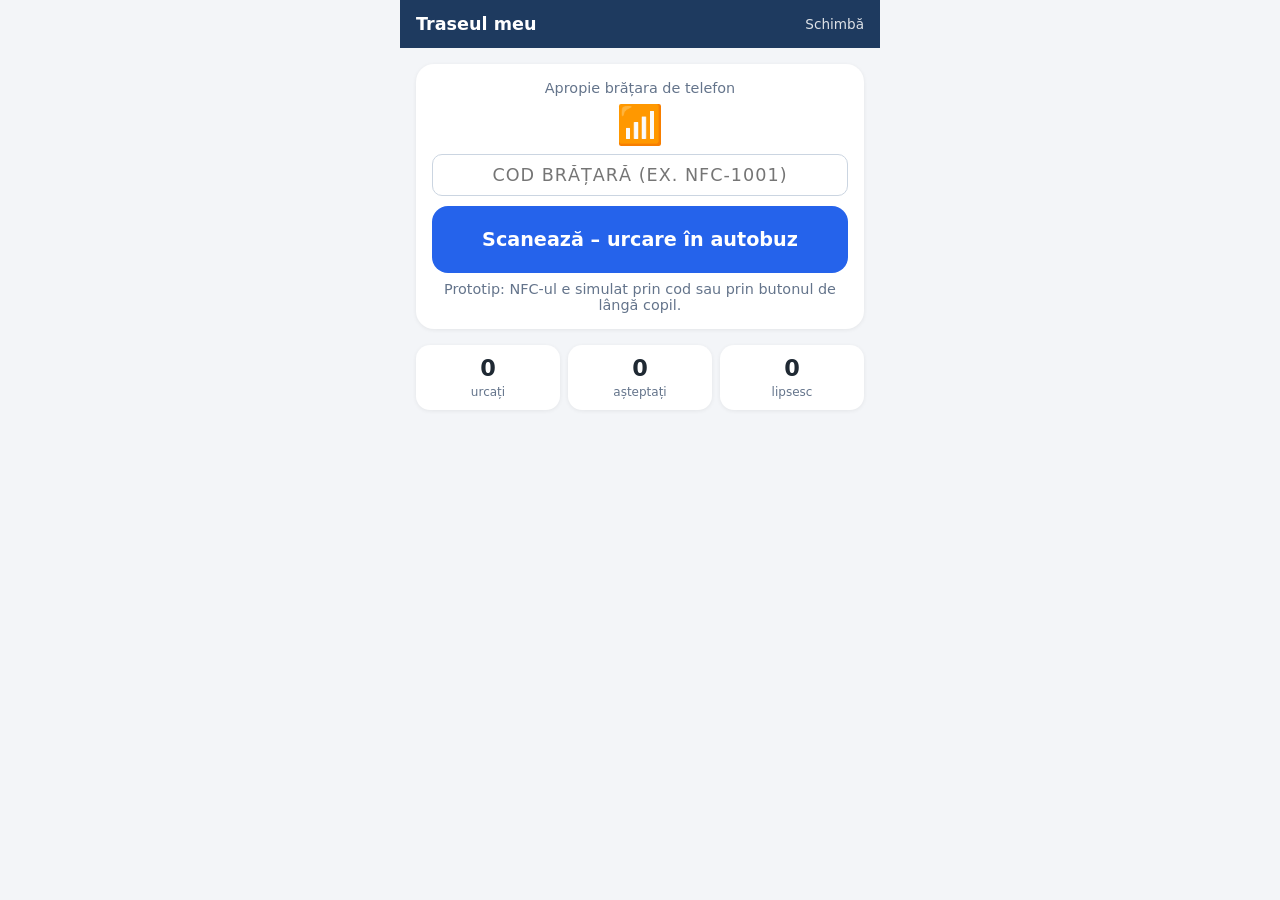
==== static/driver.html @ 10a8052c "Commit initial" ====
<!DOCTYPE html>
<html lang="ro">
<head>
  <meta charset="UTF-8">
  <meta name="viewport" content="width=device-width, initial-scale=1">
  <meta name="theme-color" content="#1e3a5f">
  <title>Afterschool – Șofer</title>
  <link rel="stylesheet" href="/static/style.css">
</head>
<body>
  <div class="phone">
    <div class="appbar">
      <div><h1 id="routeName">Traseul meu</h1><div class="sub" id="who"></div></div>
      <a href="/">Schimbă</a>
    </div>

    <div class="content">
      <div class="scan-panel">
        <div class="muted">Apropie brățara de telefon</div>
        <div style="font-size:2.4rem;margin:6px 0">📶</div>
        <form id="scanForm">
          <input id="braceletInput" placeholder="Cod brățară (ex. NFC-1001)" autocomplete="off" required>
          <button class="scan-btn" type="submit">Scanează – urcare în autobuz</button>
        </form>
        <div class="muted" style="margin-top:8px">Prototip: NFC-ul e simulat prin cod sau prin butonul de lângă copil.</div>
      </div>

      <div class="counters">
        <div class="counter"><b id="cBoarded">0</b><span>urcați</span></div>
        <div class="counter"><b id="cExpected">0</b><span>așteptați</span></div>
        <div class="counter"><b id="cMissing">0</b><span>lipsesc</span></div>
      </div>

      <div id="lists"></div>
    </div>
  </div>
  <div id="toast" class="toast hidden"></div>

  <script src="/static/common.js"></script>
  <script>
    let me = null;

    function rowHtml(c, kind) {
      const action = kind === "todo" || kind === "unconfirmed"
        ? `<div style="display:flex;flex-direction:column;gap:6px">
             <button class="small" onclick="scanBracelet('${c.bracelet_uid}')">Scanează</button>
             <button class="small secondary" onclick="manual('${c.id}','${esc(c.first_name)}')">Fără brățară</button>
           </div>`
        : "";
      const boarded = c.events.find((e) => e.type === "BUS_BOARD");
      return `
        <div class="kid-row ${kind === "done" ? "done" : ""} ${kind === "todo" ? "missing" : ""} ${kind === "declined" ? "declined" : ""}">
          <div class="avatar">${esc(c.first_name[0])}</div>
          <div class="info">
            <div class="name">${esc(c.name)}</div>
            <div class="muted">${esc(c.bracelet_uid)} · ${confBadge(c.confirmation)}
              ${boarded ? ` · urcat ${boarded.time}${boarded.method === "MANUAL" ? ' <span class="badge b-manual">manual</span>' : ""}` : ""}
              ${kind === "done" && c.state !== "ON_BUS" ? " · " + stateBadge(c.state) : ""}</div>
          </div>
          ${action}
        </div>`;
    }

    async function render() {
      try {
        const data = await api(`/api/me/${me.id}/children`);
        $("routeName").textContent = data.routes.join(", ") || "Niciun traseu alocat";
        const kids = data.children;
        const boarded = kids.filter((c) => c.state !== "WAITING");
        const waiting = kids.filter((c) => c.state === "WAITING");
        const todo = waiting.filter((c) => c.confirmation === "confirmed");
        const unconfirmed = waiting.filter((c) => !c.confirmation);
        const declined = waiting.filter((c) => c.confirmation === "declined");

        $("cBoarded").textContent = boarded.length;
        $("cExpected").textContent = kids.filter((c) => c.confirmation === "confirmed").length;
        $("cMissing").textContent = todo.length;

        const section = (title, list, kind) => list.length
          ? `<div class="section-title">${title} (${list.length})</div>${list.map((c) => rowHtml(c, kind)).join("")}` : "";
        $("lists").innerHTML =
          section("De urcat – confirmați", todo, "todo") +
          section("Neconfirmați de părinte", unconfirmed, "unconfirmed") +
          section("Urcați", boarded, "done") +
          section("Nu vin azi", declined, "declined") ||
          '<p class="muted">Niciun copil pe traseu.</p>';
      } catch (e) { toast(e.message, "err"); }
    }

    async function send(body) {
      try {
        const r = await api("/api/scans", { method: "POST", body: { user_id: me.id, type: "BUS_BOARD", ...body } });
        if (navigator.vibrate) navigator.vibrate(r.warnings.length ? [80, 60, 80] : 60);
        const msg = `${r.child.name} a urcat${r.method === "MANUAL" ? " (bifat manual)" : ""}`;
        r.warnings.length ? toast(`${msg}. ⚠ ${r.warnings.join(" · ")}`, "warn") : toast(`✔ ${msg}`);
        render();
      } catch (e) { toast(e.message, "err"); }
    }

    const scanBracelet = (uid) => send({ bracelet_uid: uid });
    function manual(childId, name) {
      if (confirm(`Bifezi manual urcarea pentru ${name}? Folosește doar dacă brățara lipsește sau nu merge.`)) send({ child_id: childId });
    }

    (async () => {
      me = await requireUser("driver");
      if (!me) return;
      $("who").textContent = `${me.name} · ${new Date().toLocaleDateString("ro-RO", { weekday: "long", day: "numeric", month: "long" })}`;
      $("scanForm").onsubmit = (e) => {
        e.preventDefault();
        scanBracelet($("braceletInput").value);
        $("braceletInput").value = "";
      };
      startPolling(render);
    })();
  </script>
</body>
</html>
---- static/style.css ----
* { box-sizing: border-box; }
:root {
  --bg: #f3f5f8; --card: #fff; --ink: #1f2933; --muted: #64748b; --line: #e2e8f0;
  --blue: #2563eb; --navy: #1e3a5f; --green: #16a34a; --red: #dc2626; --amber: #d97706;
}
body { margin: 0; font-family: system-ui, -apple-system, "Segoe UI", Roboto, sans-serif; background: var(--bg); color: var(--ink); }
.hidden { display: none !important; }
button, input, select { font: inherit; }
button { border: none; border-radius: 10px; padding: 10px 14px; cursor: pointer; background: var(--blue); color: #fff; font-weight: 600; }
button:disabled { opacity: .4; cursor: not-allowed; }
button.secondary { background: #e2e8f0; color: var(--ink); }
button.danger { background: var(--red); }
button.ok { background: var(--green); }
button.small { padding: 6px 10px; font-size: .85rem; border-radius: 8px; }
input, select { padding: 10px 12px; border-radius: 10px; border: 1px solid #cbd5e1; background: #fff; }
.muted { color: var(--muted); font-size: .9rem; }

.badge { display: inline-block; padding: 3px 10px; border-radius: 999px; font-size: .8rem; font-weight: 700; }
.b-confirmed { background: #dcfce7; color: #166534; }
.b-declined { background: #fee2e2; color: #991b1b; }
.b-none { background: #f1f5f9; color: #64748b; }
.s-WAITING { background: #f1f5f9; color: #475569; }
.s-ON_BUS { background: #fef3c7; color: #92400e; }
.s-AT_AFTERSCHOOL { background: #dbeafe; color: #1e40af; }
.s-LEFT { background: #ede9fe; color: #5b21b6; }
.b-manual { background: #fff7ed; color: #9a3412; }

.toast { position: fixed; left: 50%; transform: translateX(-50%); bottom: 20px; z-index: 50; width: min(92vw, 520px);
  padding: 12px 16px; border-radius: 12px; font-weight: 600; box-shadow: 0 6px 20px #0002; }
.toast.ok { background: #dcfce7; color: #166534; }
.toast.warn { background: #fef3c7; color: #92400e; }
.toast.err { background: #fee2e2; color: #991b1b; }

/* ----- mobil (parinte, sofer) ----- */
.phone { max-width: 480px; margin: 0 auto; min-height: 100vh; background: var(--bg); padding-bottom: 90px; }
.appbar { position: sticky; top: 0; z-index: 10; background: var(--navy); color: #fff; padding: 14px 16px;
  display: flex; align-items: center; justify-content: space-between; gap: 8px; }
.appbar h1 { margin: 0; font-size: 1.1rem; }
.appbar .sub { font-size: .8rem; opacity: .8; }
.appbar a { color: #fff; font-size: .85rem; opacity: .85; text-decoration: none; }
.content { padding: 16px; }

.child-card { background: var(--card); border-radius: 18px; padding: 16px; margin-bottom: 16px; box-shadow: 0 1px 4px #0001; }
.child-head { display: flex; align-items: center; gap: 12px; }
.avatar { width: 44px; height: 44px; border-radius: 50%; display: grid; place-items: center; font-weight: 700;
  background: #dbeafe; color: #1e40af; flex: none; }
.child-head h2 { margin: 0; font-size: 1.1rem; }
.status-big { margin: 14px 0; padding: 14px; border-radius: 14px; display: flex; align-items: center; gap: 12px; }
.status-big .icon { font-size: 1.8rem; }
.status-big .label { font-size: 1.15rem; font-weight: 700; }
.status-big.s-WAITING { background: #f1f5f9; } .status-big.s-ON_BUS { background: #fef3c7; }
.status-big.s-AT_AFTERSCHOOL { background: #dbeafe; } .status-big.s-LEFT { background: #ede9fe; }
.alert-box { background: #fee2e2; color: #991b1b; border-radius: 12px; padding: 10px 12px; font-weight: 600; margin-bottom: 12px; }
.confirm-row { display: grid; grid-template-columns: 1fr 1fr; gap: 10px; }
.confirm-row button { padding: 14px; }
.confirm-q { font-weight: 600; margin: 4px 0 10px; }

.timeline { list-style: none; margin: 14px 0 0; padding: 0; }
.timeline li { position: relative; padding: 0 0 14px 26px; }
.timeline li::before { content: ""; position: absolute; left: 6px; top: 6px; width: 10px; height: 10px; border-radius: 50%; background: var(--blue); }
.timeline li::after { content: ""; position: absolute; left: 10px; top: 18px; bottom: 0; width: 2px; background: var(--line); }
.timeline li:last-child::after { display: none; }
.timeline li.todo::before { background: #cbd5e1; }
.timeline li.todo { color: var(--muted); }
.timeline .t { font-weight: 700; margin-right: 6px; }

details.history { margin-top: 10px; }
details.history summary { cursor: pointer; color: var(--blue); font-weight: 600; }
.hist-day { border-top: 1px solid var(--line); padding: 8px 0; font-size: .9rem; }

/* sofer */
.scan-panel { background: var(--card); border-radius: 18px; padding: 16px; margin-bottom: 16px; box-shadow: 0 1px 4px #0001; text-align: center; }
.scan-btn { width: 100%; padding: 22px; font-size: 1.2rem; border-radius: 16px; margin-top: 10px; }
.scan-panel input { width: 100%; text-align: center; text-transform: uppercase; font-size: 1.1rem; letter-spacing: 1px; }
.counters { display: grid; grid-template-columns: repeat(3, 1fr); gap: 8px; margin-bottom: 16px; }
.counter { background: var(--card); border-radius: 14px; padding: 10px; text-align: center; box-shadow: 0 1px 4px #0001; }
.counter b { display: block; font-size: 1.4rem; }
.counter span { font-size: .75rem; color: var(--muted); }
.kid-row { background: var(--card); border-radius: 14px; padding: 12px; margin-bottom: 10px; display: flex; align-items: center; gap: 10px; box-shadow: 0 1px 4px #0001; }
.kid-row .info { flex: 1; min-width: 0; }
.kid-row .name { font-weight: 700; }
.kid-row.done { opacity: .6; }
.kid-row.missing { border-left: 5px solid var(--amber); }
.kid-row.declined { border-left: 5px solid #cbd5e1; }
.section-title { font-size: .85rem; text-transform: uppercase; letter-spacing: .5px; color: var(--muted); margin: 18px 4px 8px; }

/* ----- desktop (profesor, alegere utilizator) ----- */
header.top { display: flex; justify-content: space-between; align-items: center; flex-wrap: wrap; gap: 12px; padding: 12px 24px; background: var(--navy); color: #fff; }
header.top h1 { margin: 0; font-size: 1.2rem; }
header.top a { color: #fff; opacity: .85; }
main.wide { max-width: 1050px; margin: 24px auto; padding: 0 16px; }
.panel { background: var(--card); border-radius: 12px; padding: 16px; margin-bottom: 16px; box-shadow: 0 1px 3px #0001; }
.panel h2 { font-size: 1.05rem; margin: 0 0 12px; }
table { width: 100%; border-collapse: collapse; font-size: .92rem; }
th, td { text-align: left; padding: 9px 6px; border-bottom: 1px solid var(--line); vertical-align: middle; }
th { color: var(--muted); font-weight: 600; }
tr.alert-row td { background: #fef2f2; }
.summary { display: flex; gap: 16px; flex-wrap: wrap; margin-bottom: 10px; font-size: .92rem; }
.row-between { display: flex; justify-content: space-between; align-items: center; gap: 12px; flex-wrap: wrap; }
form.inline { display: flex; gap: 8px; flex-wrap: wrap; }
form.inline input { flex: 1; min-width: 180px; text-transform: uppercase; }

.pick { max-width: 720px; margin: 40px auto; padding: 0 16px; }
.pick h1 { margin-bottom: 4px; }
.role-group h2 { font-size: 1rem; color: var(--muted); margin: 24px 0 8px; }
.user-grid { display: grid; grid-template-columns: repeat(auto-fill, minmax(200px, 1fr)); gap: 12px; }
.user-card { background: var(--card); border-radius: 14px; padding: 16px; cursor: pointer; box-shadow: 0 1px 4px #0001; border: 2px solid transparent; text-align: left; color: var(--ink); font-weight: 400; }
.user-card:hover { border-color: var(--blue); }
.user-card b { display: block; margin-bottom: 4px; }
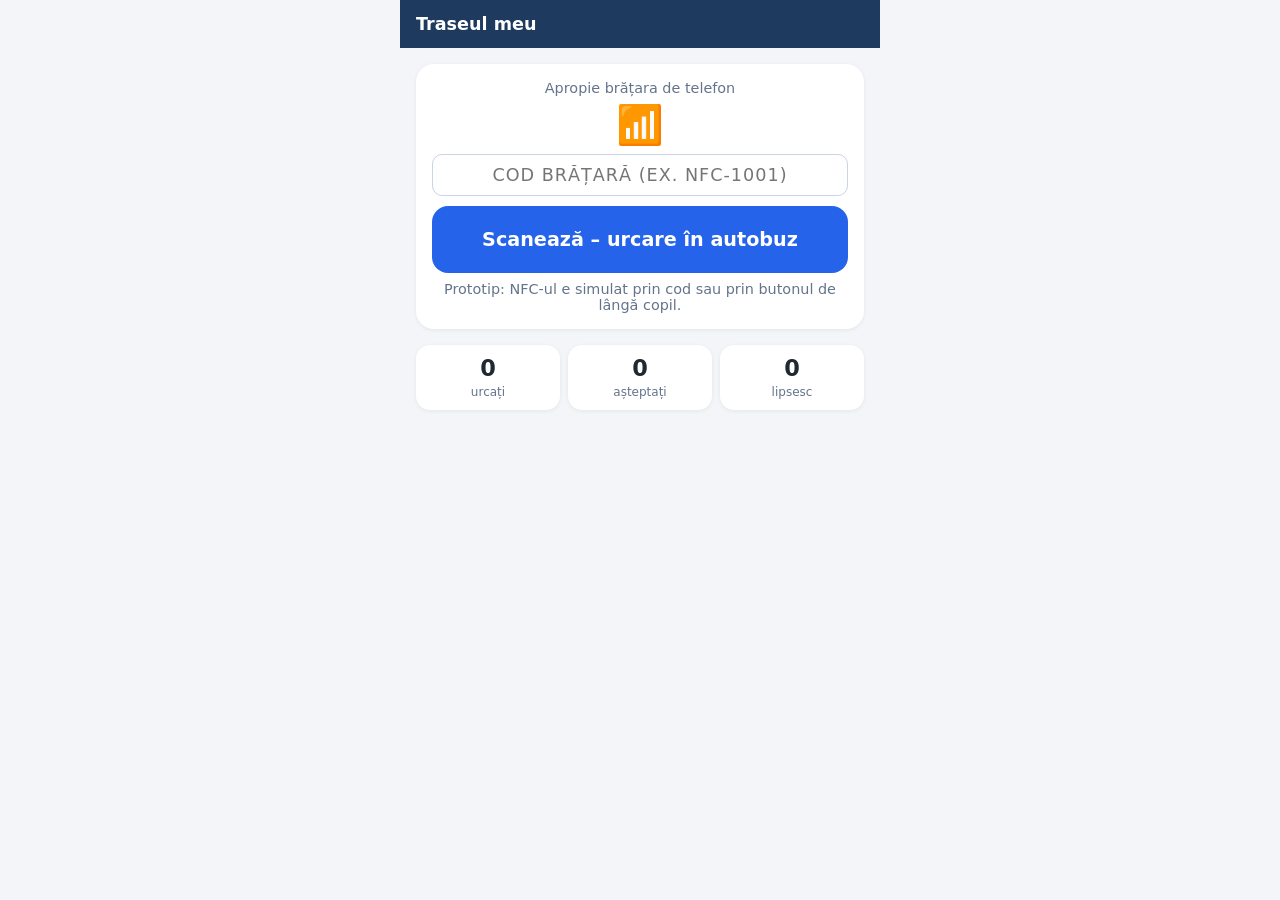
==== commit 62082f28: "Selector de rol, panou de testare al permisiunilor, diagrame ERD si descrierea sistemului" ====
--- a/static/driver.html
+++ b/static/driver.html
@@ -11,7 +11,7 @@
   <div class="phone">
     <div class="appbar">
       <div><h1 id="routeName">Traseul meu</h1><div class="sub" id="who"></div></div>
-      <a href="/">Schimbă</a>
+      <span id="roleSwitch"></span>
     </div>
 
     <div class="content">
@@ -39,12 +39,13 @@
   <script src="/static/common.js"></script>
   <script>
     let me = null;
+    let kidsById = {};  // butoanele trimit doar id-ul; restul datelor se iau de aici
 
     function rowHtml(c, kind) {
       const action = kind === "todo" || kind === "unconfirmed"
         ? `<div style="display:flex;flex-direction:column;gap:6px">
-             <button class="small" onclick="scanBracelet('${c.bracelet_uid}')">Scanează</button>
-             <button class="small secondary" onclick="manual('${c.id}','${esc(c.first_name)}')">Fără brățară</button>
+             <button class="small" onclick="scanKid('${esc(c.id)}')">Scanează</button>
+             <button class="small secondary" onclick="manual('${esc(c.id)}')">Fără brățară</button>
            </div>`
         : "";
       const boarded = c.events.find((e) => e.type === "BUS_BOARD");
@@ -66,6 +67,7 @@
         const data = await api(`/api/me/${me.id}/children`);
         $("routeName").textContent = data.routes.join(", ") || "Niciun traseu alocat";
         const kids = data.children;
+        kidsById = Object.fromEntries(kids.map((c) => [c.id, c]));
         const boarded = kids.filter((c) => c.state !== "WAITING");
         const waiting = kids.filter((c) => c.state === "WAITING");
         const todo = waiting.filter((c) => c.confirmation === "confirmed");
@@ -98,8 +100,10 @@
     }
 
     const scanBracelet = (uid) => send({ bracelet_uid: uid });
-    function manual(childId, name) {
-      if (confirm(`Bifezi manual urcarea pentru ${name}? Folosește doar dacă brățara lipsește sau nu merge.`)) send({ child_id: childId });
+    const scanKid = (id) => kidsById[id] && scanBracelet(kidsById[id].bracelet_uid);
+    function manual(id) {
+      const c = kidsById[id];
+      if (c && confirm(`Bifezi manual urcarea pentru ${c.first_name}? Folosește doar dacă brățara lipsește sau nu merge.`)) send({ child_id: id });
     }
 
     (async () => {
--- a/static/style.css
+++ b/static/style.css
@@ -107,3 +107,33 @@
 .user-card { background: var(--card); border-radius: 14px; padding: 16px; cursor: pointer; box-shadow: 0 1px 4px #0001; border: 2px solid transparent; text-align: left; color: var(--ink); font-weight: 400; }
 .user-card:hover { border-color: var(--blue); }
 .user-card b { display: block; margin-bottom: 4px; }
+
+/* ----- selector de rol, acces interzis, panou permisiuni ----- */
+.role-btn { background: #ffffff22; border: 1px solid #ffffff55; color: #fff; padding: 7px 10px; font-weight: 500; font-size: .85rem; border-radius: 999px; white-space: nowrap; max-width: 62vw; overflow: hidden; text-overflow: ellipsis; }
+.forbidden .role-btn, .pick .role-btn { background: #e2e8f0; color: var(--ink); border-color: #cbd5e1; }
+.modal-overlay { position: fixed; inset: 0; background: #0f172a88; z-index: 100; display: flex; align-items: flex-end; justify-content: center; }
+@media (min-width: 640px) { .modal-overlay { align-items: center; } }
+.modal { background: #fff; color: var(--ink); width: min(100%, 440px); max-height: 88vh; overflow: auto; border-radius: 18px 18px 0 0; padding: 18px; }
+@media (min-width: 640px) { .modal { border-radius: 18px; } }
+.modal h2 { margin: 0; font-size: 1.1rem; }
+.modal-group { font-size: .8rem; text-transform: uppercase; letter-spacing: .5px; color: var(--muted); margin: 14px 0 6px; }
+.modal-user { display: block; width: 100%; text-align: left; background: #f8fafc; color: var(--ink); border: 1px solid var(--line); margin-bottom: 6px; font-weight: 500; }
+.modal-user:hover { border-color: var(--blue); }
+.modal-user.current { border-color: var(--green); background: #f0fdf4; }
+.modal-footer { margin-top: 14px; padding-top: 12px; border-top: 1px solid var(--line); }
+.modal-footer a { color: var(--blue); font-weight: 600; text-decoration: none; }
+a.btn { display: inline-block; text-decoration: none; background: var(--blue); color: #fff; padding: 10px 14px; border-radius: 10px; font-weight: 600; }
+a.btn.secondary { background: #e2e8f0; color: var(--ink); }
+.forbidden { min-height: 100vh; display: grid; place-items: center; padding: 16px; }
+.forbidden-card { background: #fff; border-radius: 18px; padding: 28px; max-width: 440px; text-align: center; box-shadow: 0 4px 16px #0001; }
+.forbidden-card .big { font-size: 3rem; }
+.forbidden-card h1 { margin: 8px 0 12px; color: var(--red); }
+.forbidden-card .actions { display: flex; gap: 10px; justify-content: center; flex-wrap: wrap; margin-top: 16px; align-items: center; }
+.perm-ok { color: #166534; font-weight: 700; }
+.perm-no { color: #991b1b; font-weight: 700; }
+.perm-bad td { background: #fef2f2; }
+.perm-summary { padding: 12px 14px; border-radius: 12px; font-weight: 600; margin-bottom: 12px; }
+.perm-summary.ok { background: #dcfce7; color: #166534; }
+.perm-summary.bad { background: #fee2e2; color: #991b1b; }
+code.req { font-size: .8rem; color: var(--muted); }
+.modal-footer { display: flex; justify-content: space-between; align-items: center; gap: 10px; flex-wrap: wrap; }
